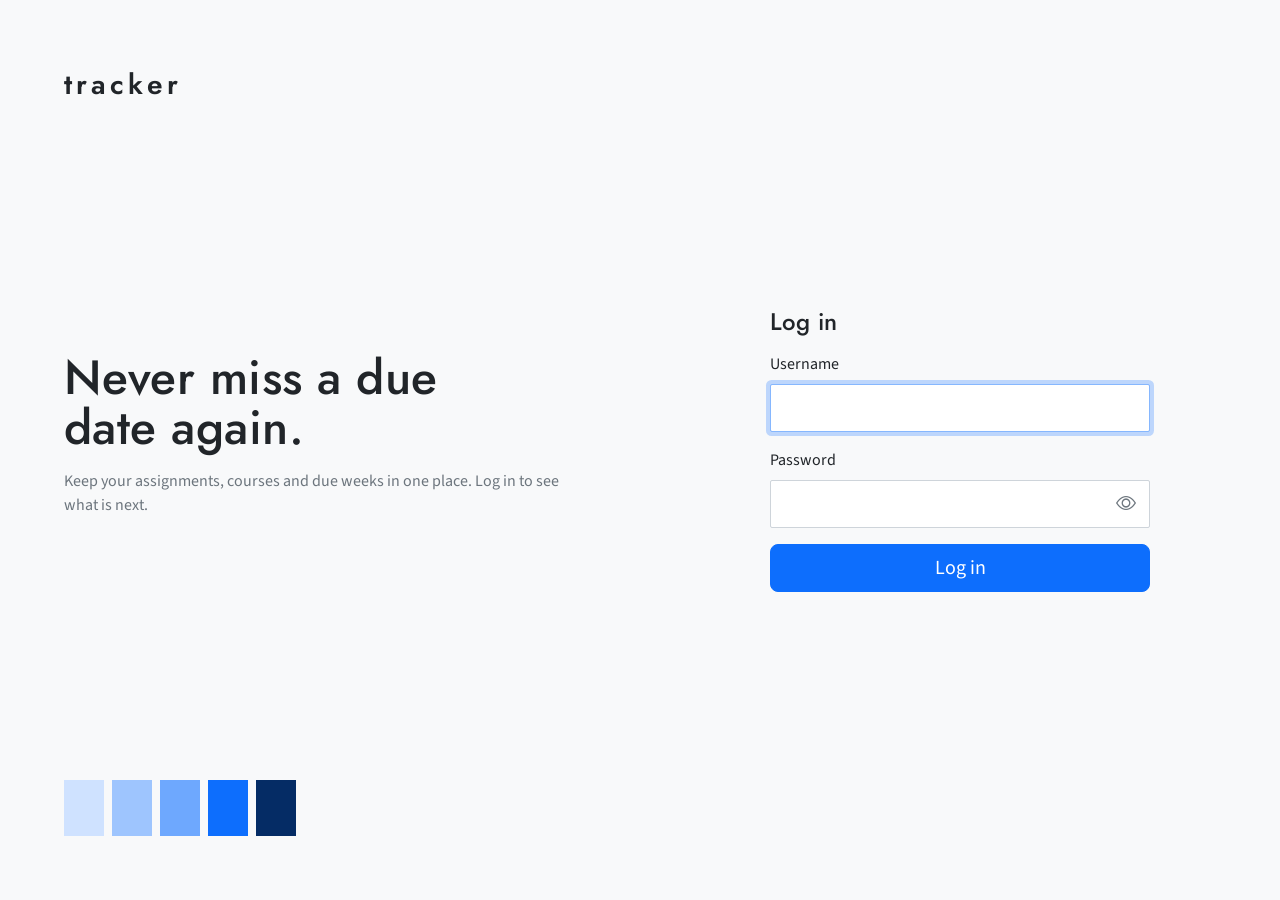
==== index.html @ 16b0dece "Add files via upload" ====
<!DOCTYPE html>
<html lang="en"><head><title>Log in | Tracker</title>
<meta name="description" content="Log in to track your university assignments and deadlines.">
<meta charset="UTF-8"><meta name="viewport" content="width=device-width, initial-scale=1"><meta name="theme-color" content="#0d6efd"><link rel="manifest" href="assets/manifest.webmanifest">
<meta name="author" content="Nur Saadah"><meta name="keywords" content="assignment tracker, university, deadlines, IMS566">
<link rel="icon" href="data:image/svg+xml,<svg xmlns=%22http://www.w3.org/2000/svg%22 viewBox=%220 0 100 100%22><rect width=%22100%22 height=%22100%22 fill=%22%230d6efd%22/><text x=%2250%22 y=%2272%22 font-size=%2270%22 text-anchor=%22middle%22 fill=%22white%22>t</text></svg>">
<link href="https://cdn.jsdelivr.net/npm/bootstrap@5.3.3/dist/css/bootstrap.min.css" rel="stylesheet">
<link href="https://cdn.jsdelivr.net/npm/bootstrap-icons@1.11.3/font/bootstrap-icons.min.css" rel="stylesheet">
<link href="https://fonts.googleapis.com/css2?family=Jost:wght@400;500;600&family=Source+Sans+3:wght@400;600&display=swap" rel="stylesheet">
<link href="css/style.css" rel="stylesheet"><link href="css/dark.css" rel="stylesheet"></head>
<body>
<div class="split">
  <section class="split-brand">
    <span class="wordmark fs-3">tracker</span>
    <div><h1>Never miss a due date again.</h1>
      <p class="muted mt-3">Keep your assignments, courses and due weeks in one place. Log in to see what is next.</p></div>
    <div class="swatches" aria-hidden="true"><span style="background:#cfe2ff"></span><span style="background:#9ec5fe"></span><span style="background:#6ea8fe"></span><span style="background:#0d6efd"></span><span style="background:#052c65"></span></div>
  </section>
  <section class="split-form"><div class="box">
    <h2 class="h4 mb-3">Log in</h2>
    <div id="msg" class="d-none" role="alert"></div>
    <form id="loginForm" novalidate>
      <div class="mb-3"><label class="form-label" for="username">Username</label><input id="username" class="form-control form-control-lg" autocomplete="username" autofocus></div>
      <div class="mb-3"><label class="form-label" for="password">Password</label><div class="pw-wrap"><input id="password" type="password" class="form-control form-control-lg" autocomplete="current-password"><button type="button" class="pw-toggle" id="pwToggle" aria-label="Show password" aria-pressed="false"><i class="bi bi-eye"></i></button></div></div>
      <button class="btn btn-primary btn-lg w-100" type="submit">Log in</button>
    </form>
  </div></section>
</div>
<script src="js/data.js"></script><script src="js/app.js"></script><script src="js/auth.js"></script>
</body></html>
---- css/style.css ----
/* ===== Tracker - global styles =====
   Clean minimal, using Bootstrap 5.3's own colours (primary blue, success green, warning yellow, danger red). */
:root{--ink:#212529;--mute:#6c757d;--line:#dee2e6;--soft:#f8f9fa;--accent:#0d6efd;--head:#0d6efd;--warn:#997404;--bad:#dc3545}
body{font-family:'Source Sans 3',sans-serif;color:var(--ink);background:#f8f9fa;min-height:100vh;display:flex;flex-direction:column}
h1,h2,h3,h4,h5,.wordmark{font-family:'Jost',sans-serif;font-weight:500;letter-spacing:.01em}
main{flex:1}
.muted{color:var(--mute)}

/* Navbar */
.top-nav{border-bottom:1px solid var(--line);background:#fff}
.wordmark{font-size:1.6rem;font-weight:600;letter-spacing:.14em;text-transform:lowercase;color:var(--ink);text-decoration:none}
.top-nav .nav-link{color:var(--mute);padding:1.1rem .9rem;border-bottom:2px solid transparent}
.top-nav .nav-link:hover{color:var(--ink)}
.top-nav .nav-link.active{color:var(--ink);border-bottom-color:var(--ink)}
@media(max-width:991px){.top-nav .nav-link{padding:.6rem 0;border-bottom:0}.top-nav .nav-link.active{font-weight:600}}

/* Buttons and forms */
.form-control,.form-select{border-radius:2px;border-color:#ced4da}
:focus-visible{outline:3px solid var(--accent);outline-offset:2px}

/* Panels, stats */
.panel{border:1px solid var(--line);padding:1.25rem;background:#fff}
.stat{border:1px solid var(--line);padding:1rem 1.25rem;height:100%}
.stat .num{font-family:'Jost',sans-serif;font-size:2rem;font-weight:500;line-height:1.1}
.stat .lbl{color:var(--mute);font-size:.9rem}
.page-head{margin:1.5rem 0 1.25rem}
.chart-box{position:relative;height:270px}
.bar{height:6px;background:var(--line)}.bar span{display:block;height:100%;background:var(--accent)}

/* Tables, status chips, pills */
.table{--bs-table-bg:transparent}
.table thead th{font-weight:500;color:var(--mute);font-size:.85rem;border-bottom:1px solid var(--ink);white-space:nowrap}
.table td{vertical-align:middle}
.st{display:inline-block;font-size:.8rem;padding:.15rem .6rem;border-radius:99px;border:1px solid currentColor;white-space:nowrap}
.st-Not-started{color:#6c757d}.st-In-progress{color:#997404}.st-Completed,.st-OK{color:#198754}.st-Low{color:var(--warn)}.st-Out{color:var(--bad)}

/* Login */
.split{min-height:100vh;display:grid;grid-template-columns:1fr 1fr}
.split-brand{background:var(--soft);padding:4rem;display:flex;flex-direction:column;justify-content:space-between}
.split-brand h1{font-size:3rem;line-height:1.05;max-width:13ch}
.swatches{display:flex;gap:.5rem}.swatches span{width:40px;height:56px}
.split-form{display:flex;align-items:center;justify-content:center;padding:2rem}
.split-form .box{width:100%;max-width:380px}
.tabs-lite button{background:none;border:0;border-bottom:2px solid transparent;padding:.5rem 0;margin-right:1.5rem;color:var(--mute);font-weight:500}
.tabs-lite button.on{color:var(--ink);border-bottom-color:var(--ink)}
@media(max-width:767px){.split{grid-template-columns:1fr}.split-brand{padding:2rem;gap:2rem}.split-brand h1{font-size:2.2rem}}

/* Footer + toast */
.site-footer{border-top:1px solid var(--line);padding:2rem 0;margin-top:3rem;font-size:.92rem;color:var(--mute)}
.site-footer a{color:var(--ink);text-decoration:none;margin-right:1rem}
.toast-lite{position:fixed;bottom:1.5rem;left:50%;transform:translate(-50%,20px);background:var(--ink);color:#fff;padding:.6rem 1.1rem;opacity:0;transition:.25s;pointer-events:none;z-index:2000}
.toast-lite.show{opacity:1;transform:translate(-50%,0)}
@media(prefers-reduced-motion:reduce){.toast-lite{transition:none}}

/* Dashboard pieces */
.sum{padding:0}
.sum .card-head{background:var(--head);color:#fff;font-family:'Jost',sans-serif;font-size:1.15rem;padding:.7rem 1.1rem}
.sum-total{padding:.65rem 1.1rem;background:var(--soft);border-bottom:1px solid var(--line)}
.sum-list{list-style:none;margin:0;padding:.7rem 1.1rem}
.sum-list li{display:flex;justify-content:space-between;align-items:center;padding:.3rem 0}
.dot{display:inline-block;width:10px;height:10px;border-radius:50%;margin-right:.55rem}
.table-sage thead th{background:var(--head);color:#fff;font-weight:500;border:0;padding:.7rem .8rem}
.table-sage td{padding:.65rem .8rem;border-color:var(--line)}
.chip{display:inline-block;font-size:.82rem;padding:.12rem .8rem;border-radius:99px;white-space:nowrap}
.chip-done{background:#d1e7dd;color:#0a3622}.chip-prog{background:#fff3cd;color:#664d03}
.chip-late{background:#f8d7da;color:#58151c}.chip-new{background:#e2e3e5;color:#2b2f32}

/* Subtle buttons (soft tinted background, no heavy fill) */
.btn-subtle-success,.btn-subtle-secondary{border:1px solid}
.btn.btn-subtle-success{background:#d1e7dd;color:#0a3622;border-color:#a3cfbb}.btn.btn-subtle-success:hover{background:#badbcc;color:#0a3622;border-color:#a3cfbb}
.btn.btn-subtle-secondary{background:#f8f9fa;color:#6c757d;border-color:#dee2e6}.btn.btn-subtle-secondary:hover{background:#e2e3e5;color:#2b2f32;border-color:#c4c8cb}
.btn.btn-subtle-info{background:#cff4fc;color:#055160;border-color:#9eeaf9}.btn.btn-subtle-info:hover{background:#b6effb;color:#055160;border-color:#9eeaf9}

/* Clickable course cards */
.course-card{cursor:pointer;transition:border-color .15s,box-shadow .15s}
.course-card:hover,.course-card:focus-visible{border-color:var(--accent);box-shadow:0 .25rem .75rem rgba(13,110,253,.12)}
@media(prefers-reduced-motion:reduce){.course-card{transition:none}}

/* Toast action, skip link */
.toast-act{background:none;border:0;color:#9ec5fe;font-weight:600;margin-left:.9rem;text-decoration:underline;cursor:pointer}
.skip-link{position:absolute;z-index:3000;left:.5rem;top:.5rem;background:#fff;color:#000;padding:.5rem 1rem;border:2px solid var(--accent)}

/* Due-week boxes and their column header are centred */
[data-week]{text-align:center}
.table-sage thead th:first-child{text-align:center}

/* Password show/hide button sits inside the input */
.pw-wrap{position:relative}
.pw-wrap .form-control{padding-right:3rem}
.pw-toggle{position:absolute;top:0;right:0;height:100%;width:3rem;border:0;background:none;color:var(--mute);font-size:1.25rem}
.pw-toggle:hover{color:var(--ink)}
input::-ms-reveal{display:none}

/* Today's classes tiles (dashboard); colours come from the timetable's .tt-c0 to .tt-c7 */
.cls-list{list-style:none;margin:0;padding:0;display:flex;flex-direction:column;gap:.6rem}
.cls-row{display:flex;align-items:center;gap:1rem;padding:.7rem .9rem;border-radius:8px;background:var(--tt-bg);color:var(--tt-fg);border:1px solid var(--tt-bd);border-left:5px solid var(--tt-fg)}
.cls-time{display:flex;flex-direction:column;align-items:center;line-height:1.25;min-width:3.4rem;padding-right:1rem;border-right:1px solid var(--tt-bd)}
.cls-time span{font-size:.8rem;opacity:.75}
.cls-main{flex:1;min-width:0}
.cls-title{display:flex;align-items:center;gap:.5rem;flex-wrap:wrap;font-size:1.05rem}
.cls-kind{font-size:.72rem;padding:.05rem .55rem;border:1px solid var(--tt-fg);border-radius:99px;text-transform:uppercase;letter-spacing:.04em}
.cls-meta{display:flex;flex-wrap:wrap;gap:.2rem 1rem;font-size:.85rem;opacity:.85;margin-top:.15rem}
.cls-meta i{margin-right:.3rem}
.cls-pill{flex:none;font-size:.78rem;font-weight:600;padding:.15rem .7rem;border-radius:99px;border:1px solid currentColor;white-space:nowrap}
.cls-pill i{margin-right:.3rem}
.cls-pill.live{background:var(--tt-fg);color:var(--tt-bg);border-color:var(--tt-fg)}
.dot-live{display:inline-block;width:8px;height:8px;border-radius:50%;background:currentColor;animation:pulse 1.4s infinite}
@keyframes pulse{50%{opacity:.25}}
.cls-row.is-done{opacity:.55}
.cls-row.is-live{box-shadow:0 .25rem .75rem rgba(0,0,0,.15)}
@media(prefers-reduced-motion:reduce){.dot-live{animation:none}}
@media(max-width:575.98px){.cls-row{flex-wrap:wrap}.cls-pill{margin-left:auto}}

/* Dashboard summary card: centred title, big total, evenly spaced rows */
.sum .card-head{text-align:center;letter-spacing:.03em}
.sum-total{display:flex;flex-direction:column;align-items:center;padding:1rem 1.1rem}
.sum-total strong{font-family:'Jost',sans-serif;font-size:2.5rem;font-weight:500;line-height:1}
.sum-total span{margin-top:.25rem;font-size:.8rem;color:var(--mute);text-transform:uppercase;letter-spacing:.08em}
.sum-list{padding:.35rem 1.25rem .6rem}
.sum-list li{padding:.6rem 0}
.sum-list li+li{border-top:1px solid var(--line)}
.sum-list strong{font-family:'Jost',sans-serif;font-size:1.1rem;font-weight:500;min-width:2rem;text-align:right}

/* Weeks left column is centred */
.table-sage thead th:nth-child(2),.table-sage tbody td:nth-child(2){text-align:center}

/* ===== Mobile polish ===== */
@media(max-width:991.98px){
  /* Open menu: dividers between links, active link in blue, greeting left and buttons right */
  .top-nav .navbar-collapse{padding-bottom:.75rem}
  .top-nav .navbar-nav .nav-item+.nav-item{border-top:1px solid var(--line)}
  .top-nav .nav-link{padding:.75rem 0}
  .top-nav .nav-link.active{color:var(--accent)}
  .top-nav .navbar-collapse>.d-flex{justify-content:flex-end;border-top:1px solid var(--line);padding-top:.75rem;margin-top:.25rem!important}
  .top-nav .navbar-collapse>.d-flex>span{margin-right:auto}
}
@media(max-width:767.98px){
  /* Page header stacks: title first, then controls full width */
  .page-head{flex-direction:column;align-items:stretch!important;gap:.75rem}
  .page-head .d-flex.flex-wrap{display:grid!important;grid-template-columns:1fr 1fr;gap:.5rem}
  .page-head #weekBadge{grid-column:1/-1;text-align:center}
  .page-head .btn-primary{width:100%}
}
---- css/dark.css ----
/* ===== Dark mode (loaded last on every page so it beats page-specific CSS) ===== */
[data-bs-theme=dark]{--ink:#e9ecef;--mute:#9aa5b1;--line:#343a40;--soft:#1a1d21;--warn:#ffda6a}
[data-bs-theme=dark] body{background:#13161a}
[data-bs-theme=dark] .panel,[data-bs-theme=dark] .top-nav,[data-bs-theme=dark] .stat,[data-bs-theme=dark] .site-footer,[data-bs-theme=dark] .seg,[data-bs-theme=dark] .tt{background:#1c2025}
[data-bs-theme=dark] .bg-light{background:#262b31!important}[data-bs-theme=dark] .text-dark{color:var(--ink)!important}
[data-bs-theme=dark] .form-control,[data-bs-theme=dark] .form-select{border-color:#495057}
[data-bs-theme=dark] .toast-lite{background:#e9ecef;color:#212529}[data-bs-theme=dark] .toast-act{color:#0a58ca}
[data-bs-theme=dark] .skip-link{background:#1c2025;color:#e9ecef}
[data-bs-theme=dark] .st-Not-started{color:#adb5bd}[data-bs-theme=dark] .st-In-progress{color:#ffda6a}[data-bs-theme=dark] .st-Completed{color:#75b798}
[data-bs-theme=dark] .seg:hover{border-color:#6c757d}[data-bs-theme=dark] .task:hover .course-tag{background:#262b31}
[data-bs-theme=dark] .st-sel.st-Not-started{background-color:#2b2f32;color:#dee2e6;border-color:#495057}
[data-bs-theme=dark] .st-sel.st-In-progress{background-color:#332701;color:#ffda6a;border-color:#997404}
[data-bs-theme=dark] .st-sel.st-Completed{background-color:#051b11;color:#75b798;border-color:#0f5132}
[data-bs-theme=dark] .st-sel option{background:#1c2025;color:#e9ecef}
[data-bs-theme=dark] .due.soon input{background:#332701;color:#ffda6a;border-color:#997404}
[data-bs-theme=dark] .due.late input{background:#2c0b0e;color:#ea868f;border-color:#842029}
[data-bs-theme=dark] .chip-done{background:#051b11;color:#75b798}[data-bs-theme=dark] .chip-prog{background:#332701;color:#ffda6a}[data-bs-theme=dark] .chip-late{background:#2c0b0e;color:#ea868f}[data-bs-theme=dark] .chip-new{background:#2b2f32;color:#dee2e6}
[data-bs-theme=dark] .btn.btn-subtle-success{background:#051b11;color:#75b798;border-color:#0f5132}[data-bs-theme=dark] .btn.btn-subtle-success:hover{background:#0a2e1c;color:#75b798}
[data-bs-theme=dark] .btn.btn-subtle-secondary{background:#212529;color:#adb5bd;border-color:#343a40}[data-bs-theme=dark] .btn.btn-subtle-secondary:hover{background:#2b3035;color:#e9ecef}
[data-bs-theme=dark] .btn.btn-subtle-info{background:#032830;color:#6edff6;border-color:#087990}[data-bs-theme=dark] .btn.btn-subtle-info:hover{background:#04353f;color:#6edff6}
[data-bs-theme=dark] .tt-next{background:linear-gradient(135deg,#0b3d91,#082f6b);box-shadow:0 .5rem 1.25rem rgba(0,0,0,.45)}
[data-bs-theme=dark] .tt-dayh.today{background:#052c65;color:#cfe2ff}[data-bs-theme=dark] .tt-col.today{background-color:#16233a}
[data-bs-theme=dark] .tt-ag:hover{filter:brightness(1.2)}
[data-bs-theme=dark] .tt-c0{--tt-bg:#031633;--tt-fg:#9ec5fe;--tt-bd:#084298}[data-bs-theme=dark] .tt-c1{--tt-bg:#051b11;--tt-fg:#75b798;--tt-bd:#0f5132}
[data-bs-theme=dark] .tt-c2{--tt-bg:#032830;--tt-fg:#6edff6;--tt-bd:#087990}[data-bs-theme=dark] .tt-c3{--tt-bg:#332701;--tt-fg:#ffda6a;--tt-bd:#997404}
[data-bs-theme=dark] .tt-c4{--tt-bg:#2c0b0e;--tt-fg:#ea868f;--tt-bd:#842029}[data-bs-theme=dark] .tt-c5{--tt-bg:#1e0a42;--tt-fg:#c29ffa;--tt-bd:#6f42c1}
[data-bs-theme=dark] .tt-c6{--tt-bg:#2e0f20;--tt-fg:#e685b5;--tt-bd:#8c2b60}[data-bs-theme=dark] .tt-c7{--tt-bg:#052a20;--tt-fg:#79dfc1;--tt-bd:#13795b}
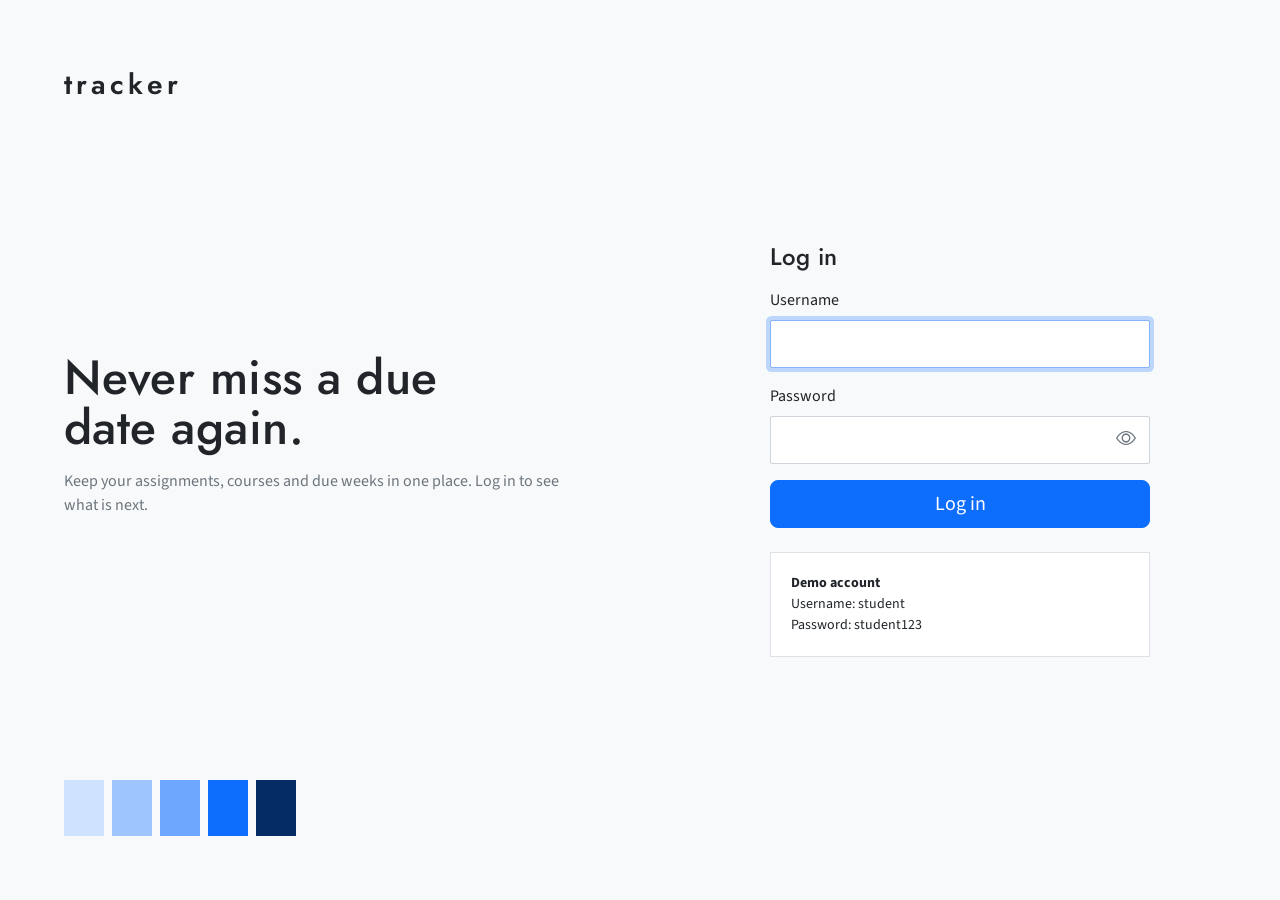
==== commit 19dffc87: "Include demo account details in login form Added demo account information to the login form." ====
--- a/index.html
+++ b/index.html
@@ -22,7 +22,8 @@
     <form id="loginForm" novalidate>
       <div class="mb-3"><label class="form-label" for="username">Username</label><input id="username" class="form-control form-control-lg" autocomplete="username" autofocus></div>
       <div class="mb-3"><label class="form-label" for="password">Password</label><div class="pw-wrap"><input id="password" type="password" class="form-control form-control-lg" autocomplete="current-password"><button type="button" class="pw-toggle" id="pwToggle" aria-label="Show password" aria-pressed="false"><i class="bi bi-eye"></i></button></div></div>
-      <button class="btn btn-primary btn-lg w-100" type="submit">Log in</button>
+   <button class="btn btn-primary btn-lg w-100" type="submit">Log in</button>
+         <div class="panel mt-4 small"><strong>Demo account</strong><br>Username: student<br>Password: student123</div>
     </form>
   </div></section>
 </div>
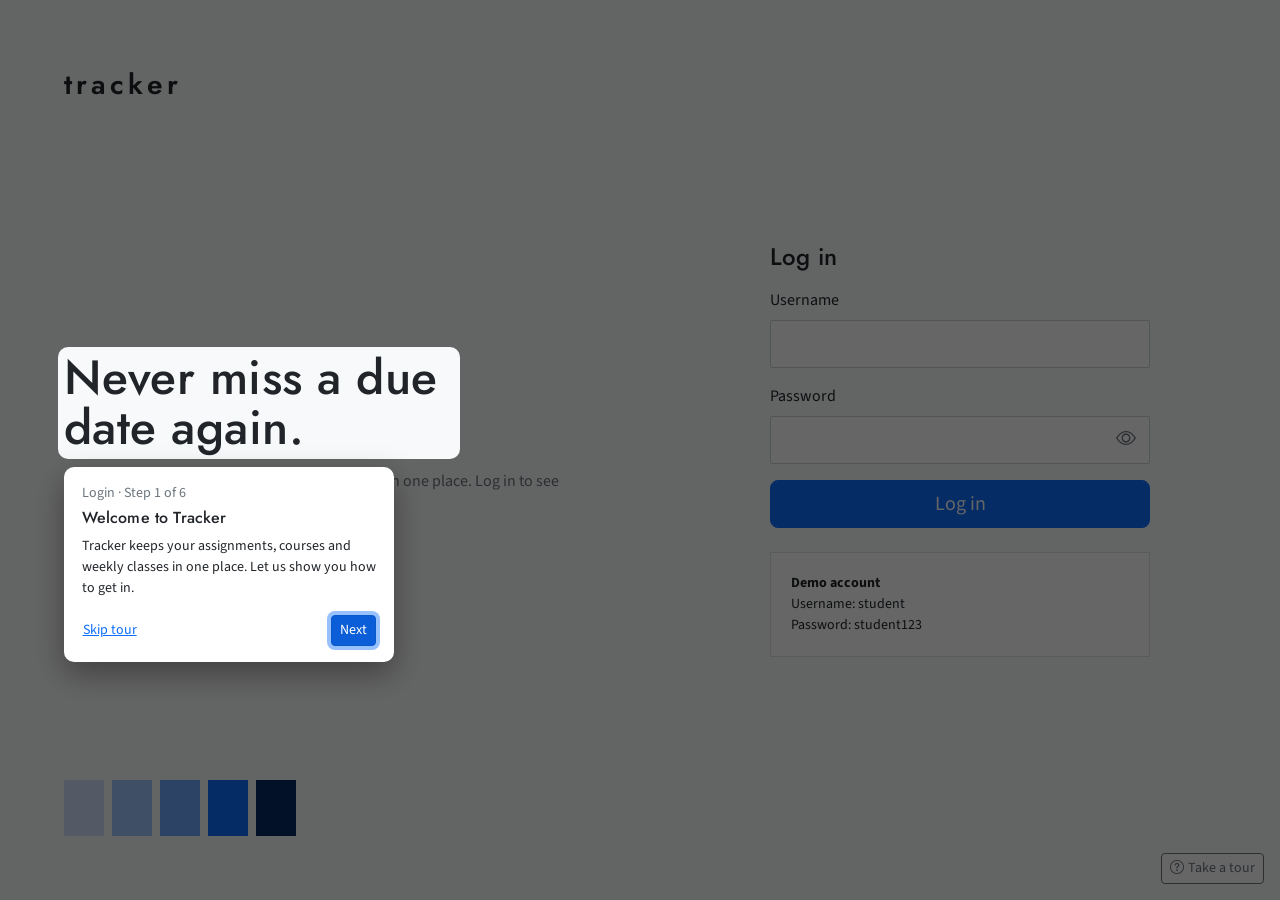
==== commit c35cbfd9: "Add files via upload" ====
--- a/index.html
+++ b/index.html
@@ -22,10 +22,12 @@
     <form id="loginForm" novalidate>
       <div class="mb-3"><label class="form-label" for="username">Username</label><input id="username" class="form-control form-control-lg" autocomplete="username" autofocus></div>
       <div class="mb-3"><label class="form-label" for="password">Password</label><div class="pw-wrap"><input id="password" type="password" class="form-control form-control-lg" autocomplete="current-password"><button type="button" class="pw-toggle" id="pwToggle" aria-label="Show password" aria-pressed="false"><i class="bi bi-eye"></i></button></div></div>
-   <button class="btn btn-primary btn-lg w-100" type="submit">Log in</button>
-         <div class="panel mt-4 small"><strong>Demo account</strong><br>Username: student<br>Password: student123</div>
+      <button class="btn btn-primary btn-lg w-100" type="submit">Log in</button>
+      <div class="panel mt-4 small"><strong>Demo account</strong><br>Username: student<br>Password: student123</div>
     </form>
   </div></section>
 </div>
+<button type="button" class="btn btn-outline-secondary btn-sm tour-fab" id="tourBtn" aria-label="Take a tour" title="Take a tour"><i class="bi bi-question-circle me-1"></i>Take a tour</button>
 <script src="js/data.js"></script><script src="js/app.js"></script><script src="js/auth.js"></script>
+<script>$('tourBtn').onclick = () => runPageTour();</script>
 </body></html>
--- a/css/style.css
+++ b/css/style.css
@@ -30,7 +30,8 @@
 /* Tables, status chips, pills */
 .table{--bs-table-bg:transparent}
 .table thead th{font-weight:500;color:var(--mute);font-size:.85rem;border-bottom:1px solid var(--ink);white-space:nowrap}
-.table td{vertical-align:middle}
+.table td{vertical-align:middle;padding-top:.7rem;padding-bottom:.7rem}
+.table-sage th:nth-child(5),.table-sage td:nth-child(5){text-align:center}
 .st{display:inline-block;font-size:.8rem;padding:.15rem .6rem;border-radius:99px;border:1px solid currentColor;white-space:nowrap}
 .st-Not-started{color:#6c757d}.st-In-progress{color:#997404}.st-Completed,.st-OK{color:#198754}.st-Low{color:var(--warn)}.st-Out{color:var(--bad)}
 
@@ -61,7 +62,7 @@
 .dot{display:inline-block;width:10px;height:10px;border-radius:50%;margin-right:.55rem}
 .table-sage thead th{background:var(--head);color:#fff;font-weight:500;border:0;padding:.7rem .8rem}
 .table-sage td{padding:.65rem .8rem;border-color:var(--line)}
-.chip{display:inline-block;font-size:.82rem;padding:.12rem .8rem;border-radius:99px;white-space:nowrap}
+.chip{display:inline-flex;align-items:center;justify-content:center;min-width:6.5rem;font-size:.8rem;font-weight:500;line-height:1.4;padding:.25rem .75rem;border-radius:99px;white-space:nowrap;text-align:center}
 .chip-done{background:#d1e7dd;color:#0a3622}.chip-prog{background:#fff3cd;color:#664d03}
 .chip-late{background:#f8d7da;color:#58151c}.chip-new{background:#e2e3e5;color:#2b2f32}
 
@@ -141,3 +142,26 @@
   .page-head #weekBadge{grid-column:1/-1;text-align:center}
   .page-head .btn-primary{width:100%}
 }
+
+/* Export button group on small screens */
+@media(max-width:767.98px){.head-actions{display:grid!important;grid-template-columns:1fr 1fr}.head-actions .btn{width:100%;white-space:nowrap}}
+
+/* Semester heatmap */
+.heat{display:grid;grid-template-columns:repeat(auto-fill,minmax(3.3rem,1fr));gap:.4rem}
+.heat-cell{display:flex;flex-direction:column;align-items:center;justify-content:center;padding:.35rem 0;border:1px solid var(--line);border-radius:8px;background:var(--soft);color:var(--ink);line-height:1.15}
+.heat-cell .w{font-size:.7rem;opacity:.7}.heat-cell .c{font-family:'Jost',sans-serif;font-size:1.05rem;font-weight:500;min-height:1.2rem}
+.heat-cell.h1,.heat-c.h1{background:rgba(13,110,253,.2)}.heat-cell.h2,.heat-c.h2{background:rgba(13,110,253,.4)}
+.heat-cell.h3,.heat-c.h3{background:rgba(13,110,253,.65)}.heat-cell.h4,.heat-c.h4{background:rgba(13,110,253,.9)}
+.heat-cell.h3,.heat-cell.h4,.heat-cell.late{color:#fff;border-color:transparent}
+.heat-cell.late,.heat-c.late{background:rgba(220,53,69,.85)}
+.heat-cell.done,.heat-c.done{background:rgba(25,135,84,.25)}
+.heat-cell.now{outline:2px solid var(--ink);outline-offset:1px}
+.heat-cell.on{box-shadow:0 0 0 3px var(--accent)}
+.heat-cell:hover{filter:brightness(.93)}
+.heat-key{display:flex;flex-wrap:wrap;align-items:center;gap:.35rem}
+.heat-c{display:inline-block;width:.9rem;height:.9rem;border-radius:3px;border:1px solid var(--line)}
+/* Guided tour */
+.tour-hl{position:fixed;z-index:2000;border-radius:10px;box-shadow:0 0 0 9999px rgba(0,0,0,.6);pointer-events:none;transition:all .2s}
+.tour-box{position:fixed;z-index:2001;width:min(330px,calc(100vw - 24px));padding:1rem 1.1rem;border-radius:10px;background:#fff;color:#212529;box-shadow:0 .75rem 2rem rgba(0,0,0,.35)}
+.tour-fab{position:fixed;right:1rem;bottom:1rem;z-index:1000;background:var(--bs-body-bg)}
+@media(prefers-reduced-motion:reduce){.tour-hl{transition:none}}
--- a/css/dark.css
+++ b/css/dark.css
@@ -25,3 +25,6 @@
 [data-bs-theme=dark] .tt-c2{--tt-bg:#032830;--tt-fg:#6edff6;--tt-bd:#087990}[data-bs-theme=dark] .tt-c3{--tt-bg:#332701;--tt-fg:#ffda6a;--tt-bd:#997404}
 [data-bs-theme=dark] .tt-c4{--tt-bg:#2c0b0e;--tt-fg:#ea868f;--tt-bd:#842029}[data-bs-theme=dark] .tt-c5{--tt-bg:#1e0a42;--tt-fg:#c29ffa;--tt-bd:#6f42c1}
 [data-bs-theme=dark] .tt-c6{--tt-bg:#2e0f20;--tt-fg:#e685b5;--tt-bd:#8c2b60}[data-bs-theme=dark] .tt-c7{--tt-bg:#052a20;--tt-fg:#79dfc1;--tt-bd:#13795b}
+[data-bs-theme=dark] .kb-card{background:#1c2025}
+[data-bs-theme=dark] .tour-box{background:#1c2025;color:#e9ecef}
+[data-bs-theme=dark] .heat-cell.done,[data-bs-theme=dark] .heat-c.done{background:rgba(25,135,84,.35)}
